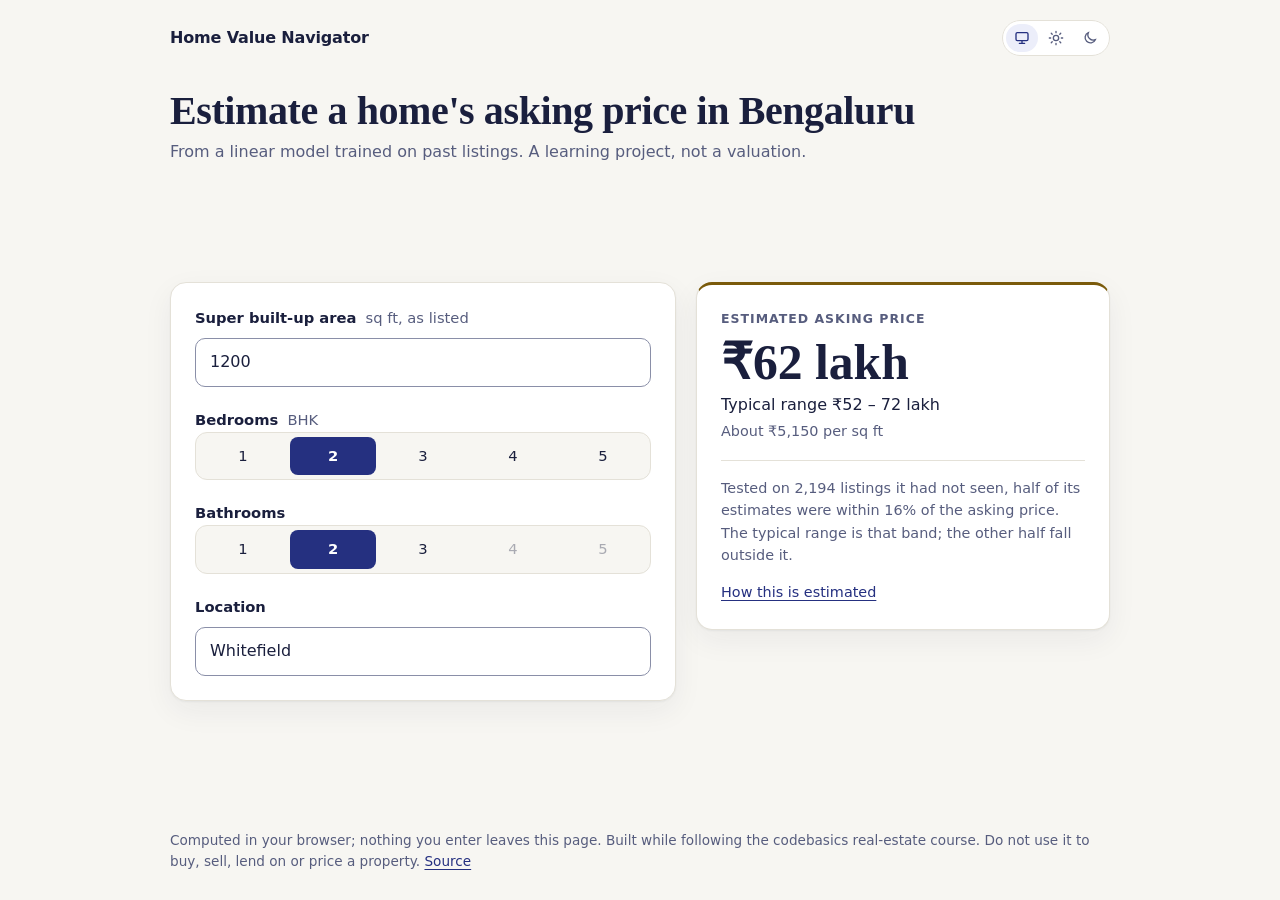
==== index.html @ cc6a2d99 "feat(page): asking-price wording, honest rounding, royal palette refined, default location - "Estima" ====
<!DOCTYPE html>
<!-- SPDX-License-Identifier: MIT -->
<!-- The site root on GitHub Pages: send visitors to the estimator. -->
<html lang="en-IN">
<head>
    <meta charset="UTF-8">
    <meta http-equiv="refresh" content="0; url=client/app.html">
    <link rel="canonical" href="client/app.html">
    <title>Home Value Navigator</title>
</head>
<body>
    <p><a href="client/app.html">Open the estimator</a>.</p>
</body>
</html>
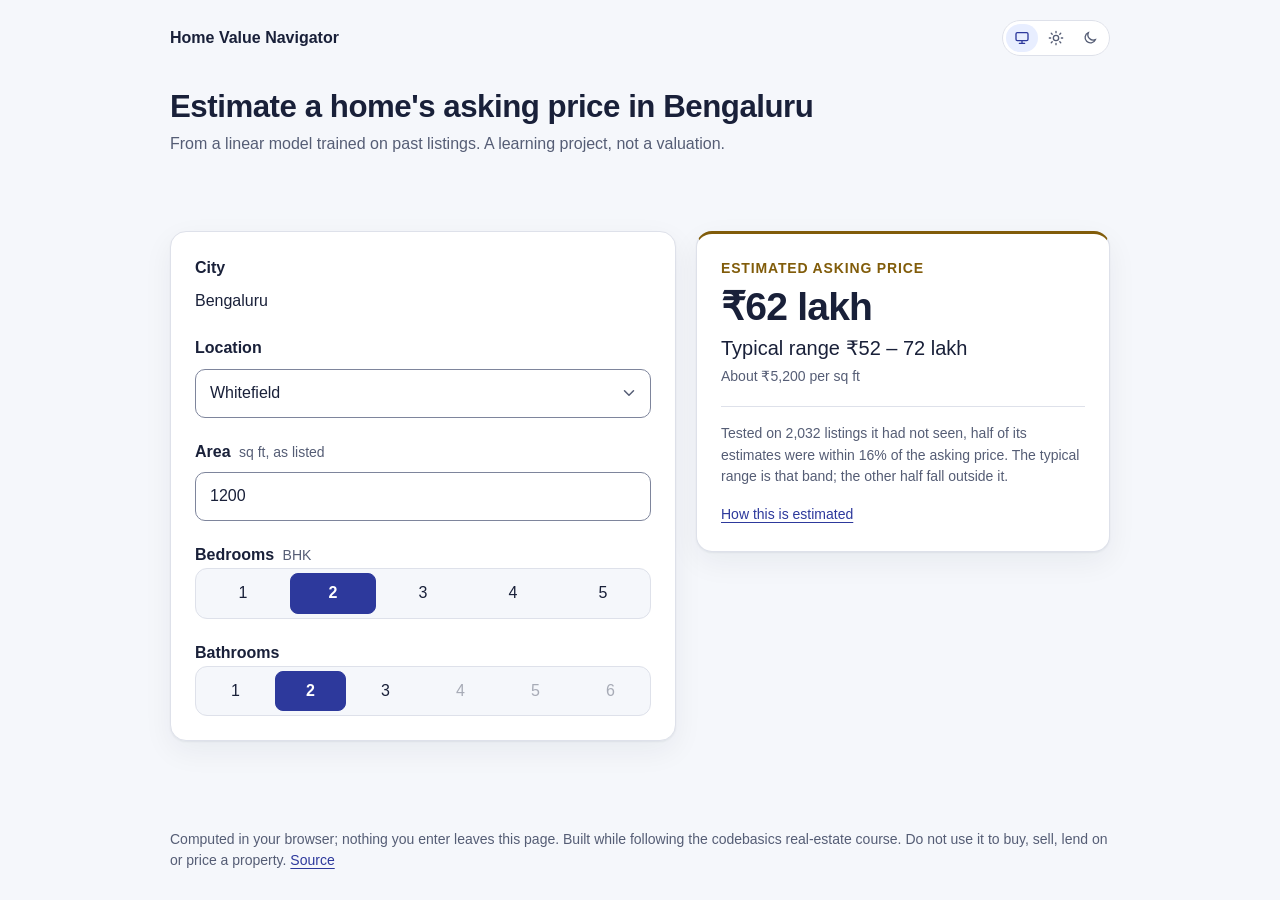
==== commit 65c23dee: "feat(page): the result in ink with gold as its marker; a favicon on the palette; honest previews - T" ====
--- a/index.html
+++ b/index.html
@@ -7,6 +7,12 @@
     <meta http-equiv="refresh" content="0; url=client/app.html">
     <link rel="canonical" href="client/app.html">
     <title>Home Value Navigator</title>
+    <meta name="description" content="Bengaluru home asking-price estimates in your browser. Tested on 2,032 unseen listings: half of estimates fall within 16.3% of the asking price.">
+    <meta property="og:type" content="website">
+    <meta property="og:title" content="Home Value Navigator">
+    <meta property="og:description" content="Bengaluru home asking-price estimates in your browser. Tested on 2,032 unseen listings: half of estimates fall within 16.3% of the asking price.">
+    <meta name="theme-color" content="#f5f7fb" media="(prefers-color-scheme: light)">
+    <meta name="theme-color" content="#0c0f1a" media="(prefers-color-scheme: dark)">
 </head>
 <body>
     <p><a href="client/app.html">Open the estimator</a>.</p>
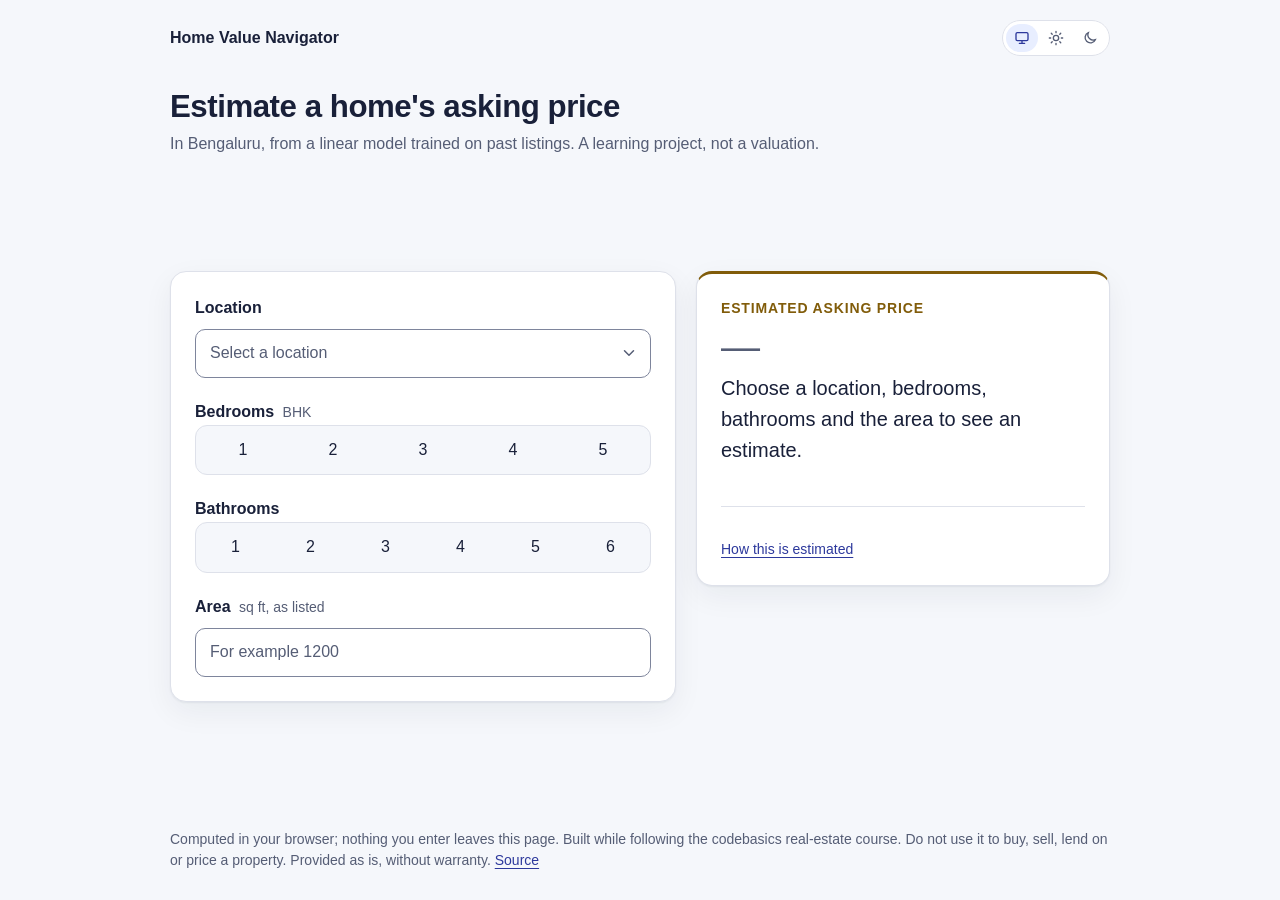
==== commit 278fcb2e: "docs: paths per city, adding a city, what the data is and is not The README, CONTRIBUTING and the no" ====
--- a/index.html
+++ b/index.html
@@ -7,10 +7,10 @@
     <meta http-equiv="refresh" content="0; url=client/app.html">
     <link rel="canonical" href="client/app.html">
     <title>Home Value Navigator</title>
-    <meta name="description" content="Bengaluru home asking-price estimates in your browser. Tested on 2,032 unseen listings: half of estimates fall within 16.3% of the asking price.">
+    <meta name="description" content="Bengaluru home asking-price estimates in your browser. Tested on 2,032 unseen listings: half of estimates fall within 16.3% of the asking price. Not a valuation.">
     <meta property="og:type" content="website">
     <meta property="og:title" content="Home Value Navigator">
-    <meta property="og:description" content="Bengaluru home asking-price estimates in your browser. Tested on 2,032 unseen listings: half of estimates fall within 16.3% of the asking price.">
+    <meta property="og:description" content="Bengaluru home asking-price estimates in your browser. Tested on 2,032 unseen listings: half of estimates fall within 16.3% of the asking price. Not a valuation.">
     <meta name="theme-color" content="#f5f7fb" media="(prefers-color-scheme: light)">
     <meta name="theme-color" content="#0c0f1a" media="(prefers-color-scheme: dark)">
 </head>
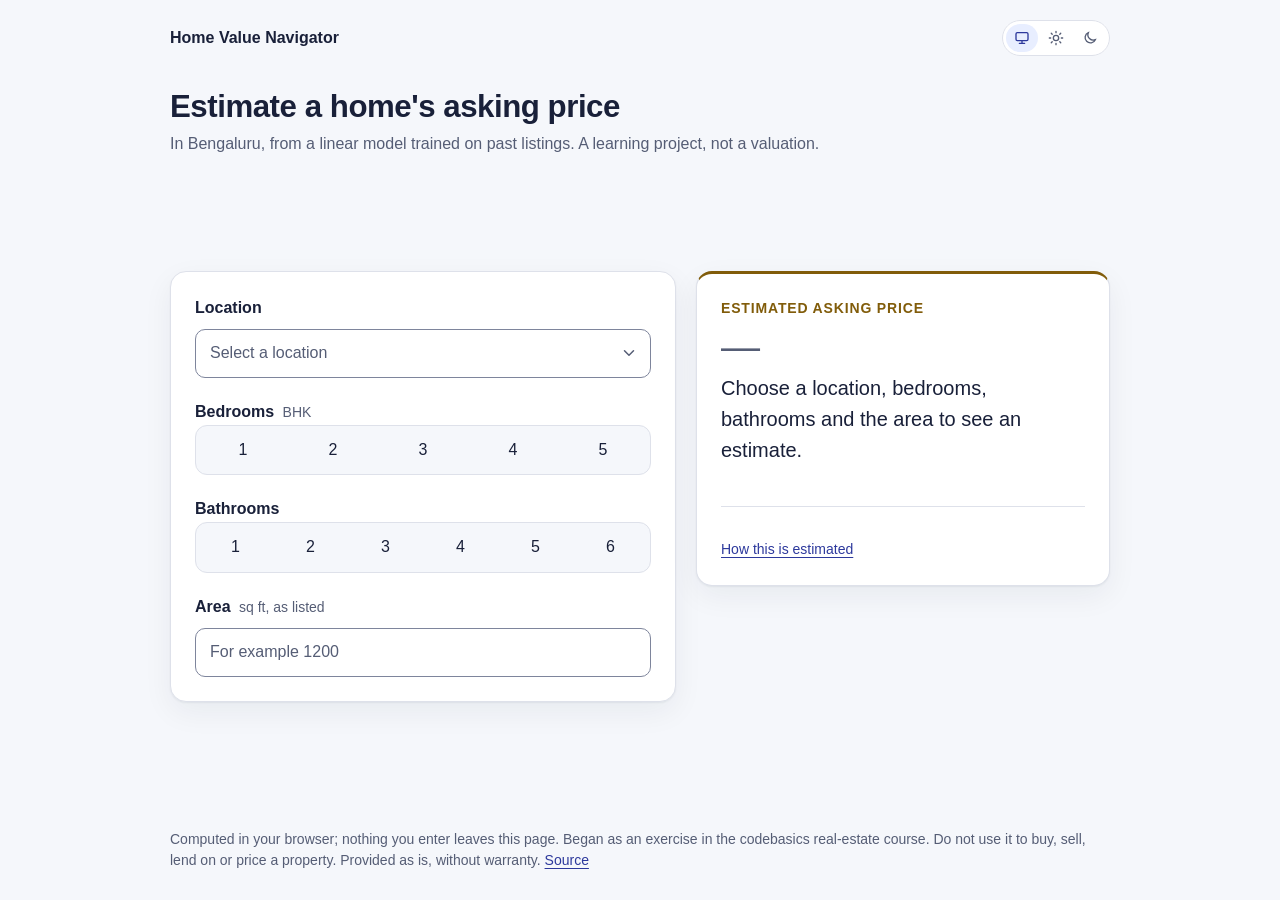
==== commit f39c2c85: "feat(page): the app is the site root, no redirect; module comments cut to the why" ====
--- a/index.html
+++ b/index.html
@@ -1,20 +1,107 @@
 <!DOCTYPE html>
 <!-- SPDX-License-Identifier: MIT -->
-<!-- The site root on GitHub Pages: send visitors to the estimator. -->
 <html lang="en-IN">
 <head>
     <meta charset="UTF-8">
-    <meta http-equiv="refresh" content="0; url=client/app.html">
-    <link rel="canonical" href="client/app.html">
+    <meta name="viewport" content="width=device-width, initial-scale=1.0">
+    <meta name="color-scheme" content="light dark">
+    <meta name="theme-color" content="#f5f7fb" media="(prefers-color-scheme: light)">
+    <meta name="theme-color" content="#0c0f1a" media="(prefers-color-scheme: dark)">
+    <meta name="description" content="Bengaluru home asking-price estimates in your browser. Tested on 2,032 unseen listings: half of estimates fall within 16.3% of the asking price. Not a valuation.">
     <title>Home Value Navigator</title>
-    <meta name="description" content="Bengaluru home asking-price estimates in your browser. Tested on 2,032 unseen listings: half of estimates fall within 16.3% of the asking price. Not a valuation.">
+    <meta name="referrer" content="no-referrer">
     <meta property="og:type" content="website">
     <meta property="og:title" content="Home Value Navigator">
     <meta property="og:description" content="Bengaluru home asking-price estimates in your browser. Tested on 2,032 unseen listings: half of estimates fall within 16.3% of the asking price. Not a valuation.">
-    <meta name="theme-color" content="#f5f7fb" media="(prefers-color-scheme: light)">
-    <meta name="theme-color" content="#0c0f1a" media="(prefers-color-scheme: dark)">
+    <link rel="icon" href="client/favicon.svg" type="image/svg+xml">
+    <script src="client/theme.js"></script>
+    <link rel="stylesheet" href="client/app.css">
 </head>
 <body>
-    <p><a href="client/app.html">Open the estimator</a>.</p>
+<header class="bar">
+    <span class="brand">Home Value Navigator</span>
+    <fieldset class="theme">
+        <legend class="sr-only">Theme</legend>
+        <input type="radio" name="theme" id="theme-system" value="system" class="sr-only">
+        <label for="theme-system" title="System">
+            <svg viewBox="0 0 24 24" aria-hidden="true"><rect x="3" y="4" width="18" height="12" rx="2"/><path d="M8 20h8M12 16v4"/></svg>
+            <span class="sr-only">System theme</span>
+        </label>
+        <input type="radio" name="theme" id="theme-light" value="light" class="sr-only">
+        <label for="theme-light" title="Light">
+            <svg viewBox="0 0 24 24" aria-hidden="true"><circle cx="12" cy="12" r="4"/><path d="M12 2v2M12 20v2M4.9 4.9l1.4 1.4M17.7 17.7l1.4 1.4M2 12h2M20 12h2M4.9 19.1l1.4-1.4M17.7 6.3l1.4-1.4"/></svg>
+            <span class="sr-only">Light theme</span>
+        </label>
+        <input type="radio" name="theme" id="theme-dark" value="dark" class="sr-only">
+        <label for="theme-dark" title="Dark">
+            <svg viewBox="0 0 24 24" aria-hidden="true"><path d="M20 14.5A8 8 0 0 1 9.5 4a8 8 0 1 0 10.5 10.5Z"/></svg>
+            <span class="sr-only">Dark theme</span>
+        </label>
+    </fieldset>
+</header>
+
+<main class="layout">
+    <section class="intro">
+        <h1>Estimate a home's asking price</h1>
+        <p>In <span id="cities">Bengaluru</span>, from a linear model trained on past listings.
+            A learning project, not a valuation.</p>
+    </section>
+
+    <form id="form" class="panel" novalidate autocomplete="off">
+        <div class="field">
+            <label for="location">Location</label>
+            <div class="combo-box">
+                <input id="location" type="text" role="combobox" spellcheck="false"
+                       placeholder="Select a location" aria-autocomplete="list"
+                       aria-expanded="false" aria-controls="location-list"
+                       aria-describedby="location-error">
+                <button type="button" id="location-toggle" class="combo-toggle" tabindex="-1"
+                        aria-label="Show locations" aria-controls="location-list" aria-expanded="false">
+                    <svg viewBox="0 0 24 24" aria-hidden="true"><path d="m6 9 6 6 6-6"/></svg>
+                </button>
+                <ul id="location-list" role="listbox" aria-label="Locations" hidden></ul>
+            </div>
+            <p class="field-error" id="location-error" hidden></p>
+        </div>
+
+        <fieldset class="field">
+            <legend>Bedrooms <span class="hint">BHK</span></legend>
+            <div class="segments" id="bhk"></div>
+        </fieldset>
+
+        <fieldset class="field">
+            <legend>Bathrooms</legend>
+            <div class="segments" id="bath"></div>
+        </fieldset>
+
+        <div class="field">
+            <label for="sqft">Area <span class="hint">sq ft, as listed</span></label>
+            <input id="sqft" type="number" min="0" step="50" placeholder="For example 1200"
+                   aria-describedby="sqft-error">
+            <p class="field-error" id="sqft-error" hidden></p>
+        </div>
+    </form>
+
+    <section class="panel result">
+        <p class="result-label">Estimated asking price</p>
+        <p id="price" class="price waiting">&mdash;</p>
+        <p id="range" class="range">Choose a location to see an estimate.</p>
+        <p id="per-sqft" class="per-sqft"></p>
+        <p id="accuracy" class="accuracy"></p>
+        <a class="method" href="https://github.com/varaprasadchilakanti/HomeValueNavigator#how-it-works">How this is estimated</a>
+        <p id="announce" class="sr-only" aria-live="polite" aria-atomic="true"></p>
+    </section>
+</main>
+
+<footer class="foot">
+    Computed in your browser; nothing you enter leaves this page.
+    Began as an exercise in the codebasics real-estate course.
+    Do not use it to buy, sell, lend on or price a property. Provided as is, without warranty.
+    <a href="https://github.com/varaprasadchilakanti/HomeValueNavigator">Source</a>
+</footer>
+
+<noscript><p class="foot">The estimate is computed with JavaScript; please enable it.</p></noscript>
+<script src="model/scopes.js"></script>
+<script src="client/app.js"></script>
 </body>
 </html>
--- a/client/app.css
+++ b/client/app.css
@@ -0,0 +1,310 @@
+/* SPDX-License-Identifier: MIT */
+/* Royal palette. Each color has one meaning, kept in both themes: royal marks what can be
+   acted on, gold marks the result, red marks errors and nothing else; the neutrals carry
+   a trace of royal. Between themes only lightness changes, with chroma trimmed in dark.
+   Each token is a light/dark pair (light-dark(), in every browser since 2024); text pairs
+   meet WCAG 2.2 AA (4.5:1; 5:1 or more as chosen), and controls their 3:1, in both themes;
+   tests/test_published.py checks each pair the page uses. */
+:root {
+    color-scheme: light dark;
+    --bg: light-dark(#f5f7fb, #0c0f1a);
+    --surface: light-dark(#ffffff, #151927);
+    --raised: light-dark(#ffffff, #1c2130);         /* the location list, above the panel */
+    --ink: light-dark(#192039, #e5e8f0);
+    --muted: light-dark(#555d75, #a7adc2);
+    --line: light-dark(#dee1ea, #2b3040);           /* decorative only, under 3:1 */
+    --field: light-dark(#7e859c, #69718a);          /* input borders, 3:1 or more */
+    --royal: light-dark(#2d399c, #96acfe);          /* royal as text, links, focus */
+    --royal-fill: light-dark(#2d399c, #5366ce);     /* royal as a fill under --on-royal */
+    --royal-soft: light-dark(#e8eeff, #1f2646);
+    --on-royal: #ffffff;
+    --gold: light-dark(#815c0a, #e6b55d);
+    --error: light-dark(#ba2c25, #f47c6e);
+    --shade: light-dark(rgb(25 32 57 / 6%), transparent); /* no shadow in dark: the surfaces' lightness does it */
+    --shadow: 0 1px 2px var(--shade), 0 10px 30px var(--shade);
+
+    /* One family, the platform's own UI face; system-ui is left out for its fallbacks on
+       Windows in Chinese and Japanese. Sizes step by 1.25 from a 16px body (major third). */
+    --font: -apple-system, BlinkMacSystemFont, "Segoe UI", "Noto Sans", Roboto, Helvetica, Arial, sans-serif;
+    --text-sm: 0.875rem;   /* hints, notes, the footer */
+    --text-md: 1rem;       /* body, labels, fields */
+    --text-lg: 1.25rem;    /* the range under the price */
+    --text-xl: 1.953rem;   /* the heading */
+    --text-2xl: 2.441rem;  /* the price */
+}
+:root[data-theme="light"] { color-scheme: light; }
+:root[data-theme="dark"] { color-scheme: dark; }
+
+/* Set for one frame while the theme changes, so every surface switches together. */
+.no-transitions * { transition: none !important; }
+
+* { box-sizing: border-box; }
+
+body {
+    margin: 0;
+    min-height: 100vh;
+    display: flex;
+    flex-direction: column;
+    background: var(--bg);
+    color: var(--ink);
+    font: var(--text-md)/1.55 var(--font);
+    -webkit-font-smoothing: antialiased;
+}
+
+.sr-only {
+    position: absolute;
+    width: 1px;
+    height: 1px;
+    padding: 0;
+    margin: -1px;
+    overflow: hidden;
+    clip-path: inset(50%);
+    white-space: nowrap;
+    border: 0;
+}
+
+a { color: var(--royal); text-underline-offset: 3px; }
+a:focus-visible, button:focus-visible { outline: 2px solid var(--royal); outline-offset: 2px; }
+
+/* Header */
+.bar, .layout, .foot { max-width: 980px; width: 100%; margin: 0 auto; padding-inline: 20px; }
+.bar { display: flex; align-items: center; justify-content: space-between; padding-top: 20px; }
+.brand { font-weight: 650; }
+
+.theme {
+    position: relative;
+    display: flex;
+    gap: 2px;
+    margin: 0;
+    padding: 3px;
+    border: 1px solid var(--line);
+    border-radius: 999px;
+    background: var(--surface);
+}
+.theme label {
+    display: grid;
+    place-items: center;
+    width: 32px;
+    height: 28px;
+    border-radius: 999px;
+    color: var(--muted);
+    cursor: pointer;
+}
+.theme svg { width: 16px; height: 16px; fill: none; stroke: currentColor; stroke-width: 2; stroke-linecap: round; }
+.theme label:hover { color: var(--ink); }
+.theme input:checked + label { background: var(--royal-soft); color: var(--royal); }
+.theme input:focus-visible + label { outline: 2px solid var(--royal); outline-offset: 1px; }
+
+/* Layout */
+.layout {
+    flex: 1;
+    display: grid;
+    grid-template-columns: 1.1fr 0.9fr;
+    gap: 20px;
+    padding-block: 32px;
+    align-items: start;
+}
+.intro { grid-column: 1 / -1; }
+h1 {
+    margin: 0 0 6px;
+    font-size: clamp(1.563rem, 3.2vw, var(--text-xl));
+    font-weight: 700;
+    line-height: 1.2;
+    letter-spacing: -0.015em;
+}
+.intro p { margin: 0; color: var(--muted); }
+
+.panel {
+    background: var(--surface);
+    border: 1px solid var(--line);
+    border-radius: 16px;
+    padding: 24px;
+    box-shadow: var(--shadow);
+}
+
+/* Form */
+form { display: grid; gap: 22px; }
+.field { display: grid; gap: 8px; border: 0; margin: 0; padding: 0; min-width: 0; }
+label, legend { font-weight: 600; padding: 0; }
+.hint { font-weight: 400; font-size: var(--text-sm); color: var(--muted); margin-left: 4px; }
+
+input[type="text"], input[type="number"] {
+    width: 100%;
+    padding: 11px 14px;
+    font: inherit;
+    color: var(--ink);
+    background: var(--surface);
+    border: 1px solid var(--field);
+    border-radius: 10px;
+}
+input::placeholder { color: var(--muted); opacity: 1; }
+input[type="text"]:focus-visible, input[type="number"]:focus-visible { outline: 2px solid var(--royal); outline-offset: 1px; border-color: var(--royal); }
+input[aria-invalid="true"] { border-color: var(--error); }
+input:-webkit-autofill {
+    -webkit-text-fill-color: var(--ink);
+    box-shadow: 0 0 0 100px var(--surface) inset;
+}
+
+.field-error { margin: 0; font-size: var(--text-sm); color: var(--error); }
+
+.segments {
+    position: relative;
+    display: grid;
+    grid-auto-flow: column;
+    grid-auto-columns: 1fr;
+    gap: 4px;
+    padding: 4px;
+    background: var(--bg);
+    border: 1px solid var(--line);
+    border-radius: 12px;
+}
+.segments label {
+    text-align: center;
+    padding: 7px 0;
+    border: 1px solid transparent;
+    border-radius: 8px;
+    font-variant-numeric: tabular-nums;
+    font-weight: 500;
+    cursor: pointer;
+    transition: background-color 0.15s, color 0.15s;
+}
+.segments label:hover { background: var(--royal-soft); box-shadow: inset 0 0 0 1px var(--royal); }
+/* Chosen: a fill, a border and bold, so it still reads where fills are dropped (print,
+   forced colors); WCAG 1.4.1, color is never the only cue. */
+.segments input:checked + label {
+    background: var(--royal-fill);
+    border-color: var(--royal-fill);
+    color: var(--on-royal);
+    font-weight: 700;
+}
+.segments input:focus-visible + label { outline: 2px solid var(--royal); outline-offset: 2px; }
+.segments input:disabled + label { opacity: 0.35; cursor: not-allowed; background: none; box-shadow: none; }
+
+/* Location search: an ARIA combobox, so the list follows the theme (a datalist cannot). */
+.combo-box { position: relative; }
+.combo-box input { padding-right: 44px; }
+.combo-toggle {
+    position: absolute;
+    top: 50%;
+    right: 6px;
+    transform: translateY(-50%);
+    display: grid;
+    place-items: center;
+    width: 32px;
+    height: 32px;
+    padding: 0;
+    border: 0;
+    border-radius: 8px;
+    background: none;
+    color: var(--muted);
+    cursor: pointer;
+}
+.combo-toggle:hover { color: var(--royal); background: var(--royal-soft); }
+.combo-toggle svg {
+    width: 18px;
+    height: 18px;
+    fill: none;
+    stroke: currentColor;
+    stroke-width: 2;
+    stroke-linecap: round;
+    stroke-linejoin: round;
+    transition: transform 0.15s;
+}
+.combo-toggle[aria-expanded="true"] svg { transform: rotate(180deg); }
+[role="listbox"] {
+    position: absolute;
+    top: calc(100% + 4px);
+    left: 0;
+    right: 0;
+    z-index: 10;
+    max-height: 264px;
+    margin: 0;
+    padding: 4px;
+    overflow-y: auto;
+    list-style: none;
+    background: var(--raised);
+    border: 1px solid var(--line);
+    border-radius: 10px;
+    box-shadow: var(--shadow);
+}
+[role="group"] { margin: 0; padding: 0; list-style: none; }
+.group-label {
+    position: sticky;
+    top: -4px;
+    padding: 8px 12px 4px;
+    background: var(--raised);
+    font-size: var(--text-sm);
+    font-weight: 600;
+    letter-spacing: 0.06em;
+    text-transform: uppercase;
+    color: var(--muted);
+}
+[role="option"] { padding: 9px 12px; border-radius: 6px; cursor: pointer; }
+/* The active option carries a bar in --royal too: the tint alone is under 3:1 (WCAG 1.4.11). */
+[role="option"][aria-selected="true"], [role="option"]:not(.empty):hover {
+    background: var(--royal-soft);
+    box-shadow: inset 3px 0 0 var(--royal);
+}
+[role="option"] mark { background: none; color: var(--royal); font-weight: 600; }
+.empty { color: var(--muted); cursor: default; }
+.clear { color: var(--muted); }
+
+/* Result */
+.result { position: sticky; top: 20px; border-top: 3px solid var(--gold); }
+.result-label {
+    margin: 0;
+    font-size: var(--text-sm);
+    font-weight: 600;
+    letter-spacing: 0.06em;
+    text-transform: uppercase;
+    color: var(--gold);
+}
+.price {
+    margin: 6px 0 4px;
+    font-size: clamp(var(--text-xl), 5vw, var(--text-2xl));
+    font-weight: 700;
+    letter-spacing: -0.02em;
+    line-height: 1.1;
+    font-variant-numeric: tabular-nums;
+}
+.price.waiting { color: var(--muted); font-weight: 400; }
+.range { margin: 0; font-size: var(--text-lg); font-weight: 500; min-height: 1.55em; font-variant-numeric: tabular-nums; }
+.per-sqft { margin: 2px 0 0; font-size: var(--text-sm); color: var(--muted); min-height: 1.4em; font-variant-numeric: tabular-nums; }
+.accuracy {
+    margin: 18px 0 14px;
+    padding-top: 16px;
+    border-top: 1px solid var(--line);
+    font-size: var(--text-sm);
+    color: var(--muted);
+}
+.method { font-size: var(--text-sm); font-weight: 500; }
+
+/* Footer */
+.foot { padding-bottom: 28px; font-size: var(--text-sm); color: var(--muted); }
+
+@media (max-width: 760px) {
+    .layout { grid-template-columns: 1fr; padding-block: 20px; }
+    .result { position: static; }
+}
+
+/* Windows High Contrast and other forced colors drop fills and shadows: mark the chosen
+   segment and the active option with a system-colored border instead. */
+@media (forced-colors: active) {
+    .segments input:checked + label { border: 2px solid Highlight; }
+    [role="option"][aria-selected="true"] { outline: 2px solid Highlight; }
+}
+
+/* Paper: ink on white, no controls that do nothing there, the chosen segment outlined. */
+@media print {
+    :root { color-scheme: light; }
+    body { background: #fff; }
+    .theme, .combo-toggle { display: none; }
+    .panel { box-shadow: none; }
+    .result { position: static; break-inside: avoid; }
+    .segments { background: none; }
+    .segments input:checked + label { background: none; color: var(--ink); border: 2px solid var(--ink); }
+}
+
+@media (prefers-reduced-motion: reduce) {
+    * { transition: none !important; }
+}
